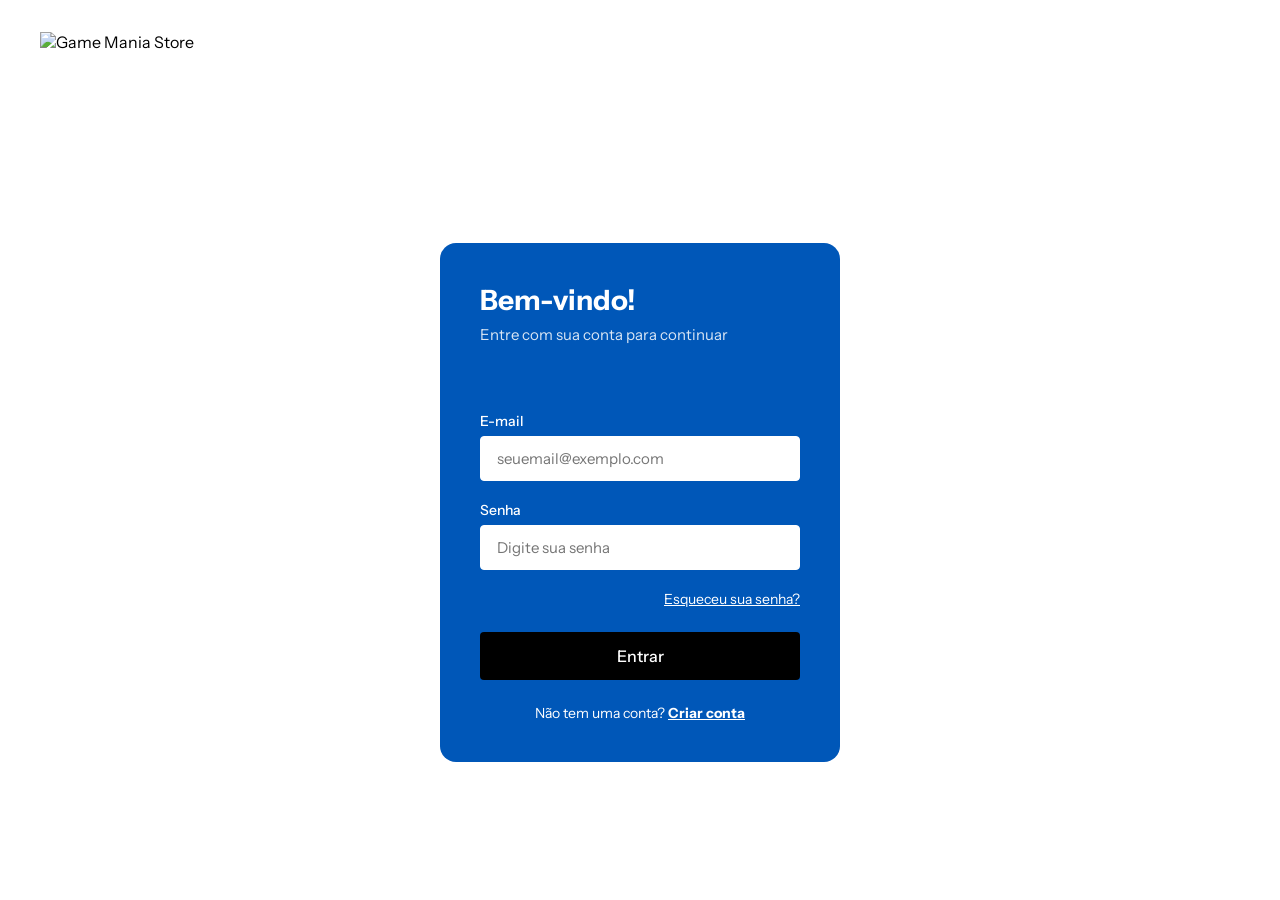
==== login.html @ 1664918f "home e login finalizados com html, css e js" ====
<!DOCTYPE html>
<html lang="pt-BR">
<head>
    <meta charset="UTF-8">
    <meta name="viewport" content="width=device-width, initial-scale=1.0">
    <title>Game Mania Store - Login</title>

    <link rel="preconnect" href="https://fonts.googleapis.com">
    <link href="https://fonts.googleapis.com/css2?family=Instrument+Sans:wght@400;500;700&display=swap" rel="stylesheet">

    <link rel="stylesheet" href="css/style.css">
</head>
<body>

    <a href="index.html" class="login__logo">
        <img src="img/logo-senai.svg" alt="Game Mania Store">
    </a>

    <main class="login">
        <form class="login__form">
            <h1 class="login__titulo">Bem-vindo!</h1>
            <p class="login__subtitulo">Entre com sua conta para continuar</p>
            <p class="login__mensagem" id="loginMensagem"></p>

            <div class="login__campo">
                <label for="email">E-mail</label>
                <input type="email" id="email" name="email" placeholder="seuemail@exemplo.com" required>
            </div>

            <div class="login__campo">
                <label for="senha">Senha</label>
                <input type="password" id="senha" name="senha" placeholder="Digite sua senha" required>
            </div>

            <a href="#" class="login__esqueci">Esqueceu sua senha?</a>

            <button type="submit" class="login__botao">Entrar</button>

            <p class="login__cadastro">
                Não tem uma conta? <a href="#">Criar conta</a>
            </p>
        </form>
    </main>

    <script src="https://code.jquery.com/jquery-3.7.1.min.js"></script>
    <script src="js/script.js"></script>

</body>
</html>
---- css/style.css ----
* {
    margin: 0;
    padding: 0;
    box-sizing: border-box;
}

body {
    font-family: "Instrument Sans", sans-serif;
    color: #000000;
}

a {
    text-decoration: none;
    color: inherit;
}

ul {
    list-style: none;
}

img {
    max-width: 100%;
    display: block;
}

.header {
    display: flex;
    align-items: center;
    justify-content: space-between;
    gap: 32px;
    padding: 20px 40px;
    background-color: #0057B8;
}

.header__logo img {

height: 40px;
}

.header__busca {
    display: flex;
    align-items: center;
    flex: 1;
    max-width: 600px;
    background-color: #ffffff;
    border-radius: 4px;
    padding: 12px 16px;
}

.header__busca input {
    flex: 1;
    border: none;
    outline: none;
    font-size: 16px;
}

.header__busca button {
    background: none;
    border: none;
    cursor: pointer;
}

.header__acoes {
    display: flex;
    align-items: center;
    gap: 24px;
    color: #ffffff;
}

.header__acao {
    display: flex;
    flex-direction: column;
    align-items: center;
    font-size: 12px;
}

.menu {
    display: flex;
    justify-content: center;
    gap: 40px;
    padding: 20px 0px;
    background-color: #ffffff;
}

.menu__lista {
    display: flex;
    gap: 40px;
}

.menu__item a {
    font-weight: 500;
    font-size: 18px;
}

.banner {
    display: flex;
    align-items: center;
    gap: 40px;
    padding: 60px 40px;
    background-color: #B3B3B3;
}

.banner__imagem {
    flex: 1;
}

.banner__imagem img {
    border-radius: 8px;
}

.banner__conteudo {
    flex: 1;
}

.banner__titulo {
    font-size: 40px;
    font-weight: 700;
    margin-bottom: 20px;
}

.banner__texto {
    font-size: 16px;
    line-height: 1.6;
    margin-bottom: 32px;
}

.banner__botao {
    display: inline-block;
    background-color: #000000;
    color: #ffffff;
    padding: 14px 28px;
    border-radius: 4px;
    font-weight: 500;
}   

.categorias {
    padding: 60px 40px;
}

.categorias__titulos {
    font-size: 28px;
    font-weight: 700;
    margin-bottom: 24px;
}

.categorias__lista {
    display: flex;
    gap: 24px;
}

.categoria-card {
    flex: 1;
    background-color: #303030;
    border-radius: 8px;
    overflow: hidden;
}

.categoria-card img {
    background-color: #B3B3B3;
    padding: 24px;
    width: 100%;
    aspect-ratio: 16 / 10;
    object-fit: contain;
}

.categoria-card__nome {
    display: block;
    color: #ffffff;
    text-align: center;
    padding: 16px;
    font-weight: 500;
}

/* Produtos em destaque */
.produtos {
    padding: 60px 40px;
}

.produtos__titulo {
    font-size: 28px;
    font-weight: 700;
    margin-bottom: 24px;
}

.produtos__lista {
    display: flex;
    gap: 20px;
}

.produto-card {
    flex: 1;
    background-color: #303030;
    border-radius: 8px;
    overflow: hidden;
    color: #ffffff;
}

.produto-card img {
    width: 100%;
    aspect-ratio: 4 / 3;
    object-fit: cover;
}

.produto-card__info {
    padding: 16px;
}

.produto-card__nome {
    font-size: 16px;
    font-weight: 500;
    margin-bottom: 8px;
}

.produto-card__preco {
    font-size: 14px;
    margin-bottom: 16px;
}

.produto-card__botao {
    display: inline-block;
    background-color: #000000;
    color: #ffffff;
    padding: 8px 16px;
    border-radius: 4px;
    font-size: 13px;
    font-weight: 500;
}

/* Rodapé */
.rodape {
    display: flex;
    justify-content: space-between;
    gap: 40px;
    padding: 50px 40px 30px;
    background-color: #0057B8;
    color: #ffffff;
    flex-wrap: wrap;
    position: relative;
}

.rodape__sobre,
.rodape__contato,
.rodape__links {
    flex: 1;
    min-width: 220px;
}

.rodape__titulo {
    font-size: 18px;
    font-weight: 700;
    margin-bottom: 16px;
}

.rodape__sobre p,
.rodape__contato p {
    margin-bottom: 8px;
    line-height: 1.5;
}

.rodape__botao {
    display: inline-block;
    background-color: #000000;
    color: #ffffff;
    padding: 10px 20px;
    border-radius: 4px;
    font-weight: 500;
    margin-top: 12px;
}

.rodape__redes {
    display: flex;
    gap: 16px;
    margin-bottom: 20px;
}

.rodape__redes img {
    width: 24px;
    filter: brightness(0) invert(1);
}

.rodape__lista-links li {
    margin-bottom: 8px;
}

.rodape__copyright {
    width: 100%;
    text-align: center;
    margin-top: 40px;
    font-size: 13px;
    opacity: 0.85;
}

/* Login */
.login__logo {
    display: block;
    padding: 32px 40px;
}

.login__logo img {
    height: 40px;
}

.login {
    display: flex;
    justify-content: center;
    align-items: center;
    min-height: calc(100vh - 104px);
    padding: 40px;
}

.login__form {
    width: 100%;
    max-width: 400px;
    display: flex;
    flex-direction: column;
    background-color: #0057B8;
    border-radius: 16px;
    padding: 40px;
    color: #ffffff;
}

.login__titulo {
    font-size: 28px;
    font-weight: 700;
    margin-bottom: 8px;
}

.login__subtitulo {
    font-size: 15px;
    color: #ffffff;
    opacity: 0.85;
    margin-bottom: 32px;
}

.login__campo {
    display: flex;
    flex-direction: column;
    gap: 6px;
    margin-bottom: 20px;
}

.login__campo label {
    font-size: 14px;
    font-weight: 500;
}

.login__campo input {
    padding: 12px 16px;
    border: 1px solid #ffffff;
    border-radius: 4px;
    font-size: 15px;
    font-family: inherit;
    background-color: #ffffff;
    color: #000000;
}

.login__campo input:focus {
    outline: none;
    border-color: #000000;
}

.login__esqueci {
    align-self: flex-end;
    font-size: 14px;
    color: #ffffff;
    text-decoration: underline;
    margin-bottom: 24px;
}

.login__botao {
    background-color: #000000;
    color: #ffffff;
    border: none;
    padding: 14px;
    border-radius: 4px;
    font-size: 16px;
    font-weight: 500;
    font-family: inherit;
    cursor: pointer;
}

.login__cadastro {
    text-align: center;
    font-size: 14px;
    margin-top: 24px;
    color: #ffffff;
}

.login__cadastro a {
    color: #ffffff;
    font-weight: 700;
    text-decoration: underline;
}

.login__mensagem {
    font-size: 14px;
    margin-bottom: 16px;
    min-height: 20px;
}

.login__mensagem--erro {
    color: #ffb3b3;
}

.login__mensagem--sucesso {
    color: #b3ffcc;
}

.toast {
    position: fixed;
    bottom: 30px;
    left: 50%;
    transform: translateX(-50%);
    background-color: #000000;
    color: #ffffff;
    padding: 14px 28px;
    border-radius: 4px;
    font-size: 14px;
    font-weight: 500;
    opacity: 0;
    pointer-events: none;
    transition: opacity 0.3s ease;
    z-index: 999;
}

.toast--visivel {
    opacity: 1;
}
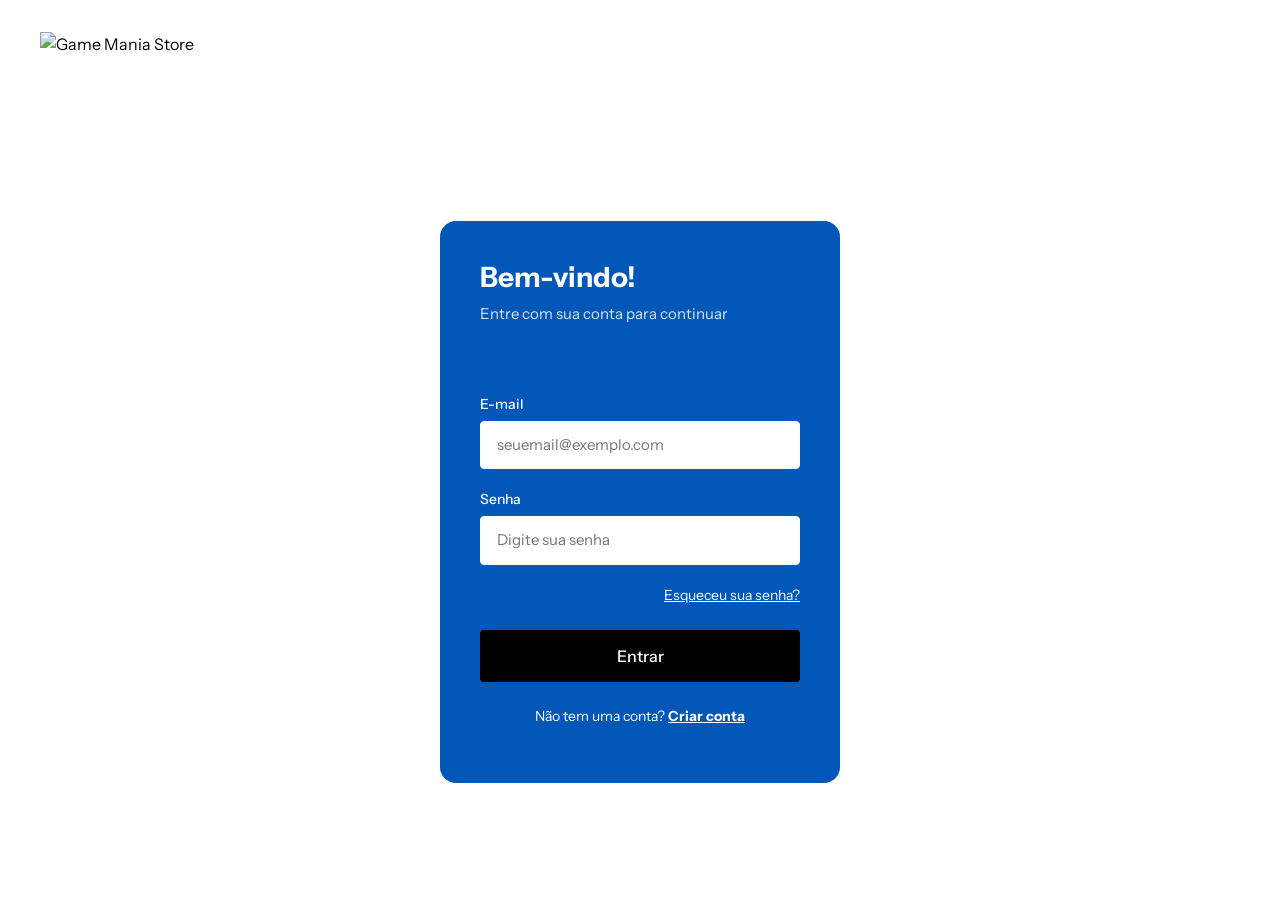
==== commit 8968ae64: "ajuste menu e responsividade" ====
--- a/login.html
+++ b/login.html
@@ -7,6 +7,7 @@
 
     <link rel="preconnect" href="https://fonts.googleapis.com">
     <link href="https://fonts.googleapis.com/css2?family=Instrument+Sans:wght@400;500;700&display=swap" rel="stylesheet">
+    <link href="https://cdn.jsdelivr.net/npm/bootstrap@5.3.3/dist/css/bootstrap.min.css" rel="stylesheet">
 
     <link rel="stylesheet" href="css/style.css">
 </head>
@@ -43,6 +44,7 @@
     </main>
 
     <script src="https://code.jquery.com/jquery-3.7.1.min.js"></script>
+    <script src="https://cdn.jsdelivr.net/npm/bootstrap@5.3.3/dist/js/bootstrap.bundle.min.js"></script>
     <script src="js/script.js"></script>
 
 </body>
--- a/css/style.css
+++ b/css/style.css
@@ -425,4 +425,132 @@
 
 .toast--visivel {
     opacity: 1;
+}
+
+/* Botão hambúrguer */
+.menu__toggle {
+    display: flex;
+    flex-direction: column;
+    justify-content: center;
+    gap: 5px;
+    width: 32px;
+    height: 32px;
+    background: none;
+    border: none;
+    cursor: pointer;
+    margin: 0 auto;
+}
+
+.menu__toggle span {
+    display: block;
+    width: 100%;
+    height: 3px;
+    background-color: #000000;
+    border-radius: 2px;
+}
+
+.menu__lista {
+    flex-wrap: wrap;
+}
+
+/* ===== RESPONSIVIDADE ===== */
+
+@media (max-width: 992px) {
+    .categorias__lista,
+    .produtos__lista {
+        flex-wrap: wrap;
+    }
+
+    .categoria-card,
+    .produto-card {
+        flex: 1 1 calc(50% - 12px);
+    }
+
+    .banner {
+        padding: 40px 24px;
+    }
+
+    .header,
+    .categorias,
+    .produtos,
+    .rodape {
+        padding-left: 24px;
+        padding-right: 24px;
+    }
+}
+
+@media (max-width: 767.98px) {
+    .header {
+        flex-wrap: wrap;
+        justify-content: center;
+        gap: 16px;
+    }
+
+    .header__busca {
+        order: 3;
+        max-width: 100%;
+    }
+
+    .menu {
+        flex-direction: column;
+        align-items: center;
+        justify-content: flex-start;
+    }
+
+    .menu__lista {
+        display: flex;
+        flex-direction: column;
+        align-items: stretch;
+        width: 100
+        gap: 0;
+        text-align: center;
+        margin-top: 16px;
+    }
+
+    .menu__item {
+        width: 100%;
+        text-align: center;
+        border-top: 1px solid #B3B3B3;
+    }
+
+    .menu__item a {
+        display: block;
+        padding: 12px 0;
+    }
+
+    .banner {
+        flex-direction: column;
+    }
+
+    .banner__titulo {
+        font-size: 28px;
+    }
+
+    .categoria-card,
+    .produto-card {
+        flex: 1 1 100%;
+    }
+
+    .rodape {
+        flex-direction: column;
+    }
+
+    .rodape__copyright {
+        margin-top: 24px;
+    }
+}
+
+@media (max-width: 480px) {
+    .banner__titulo {
+        font-size: 24px;
+    }
+
+    .categorias__titulo,
+    .produtos__titulo {
+        font-size: 22px;
+    }
+
+    .login__form {
+        padding: 24px;
+    }
 }
